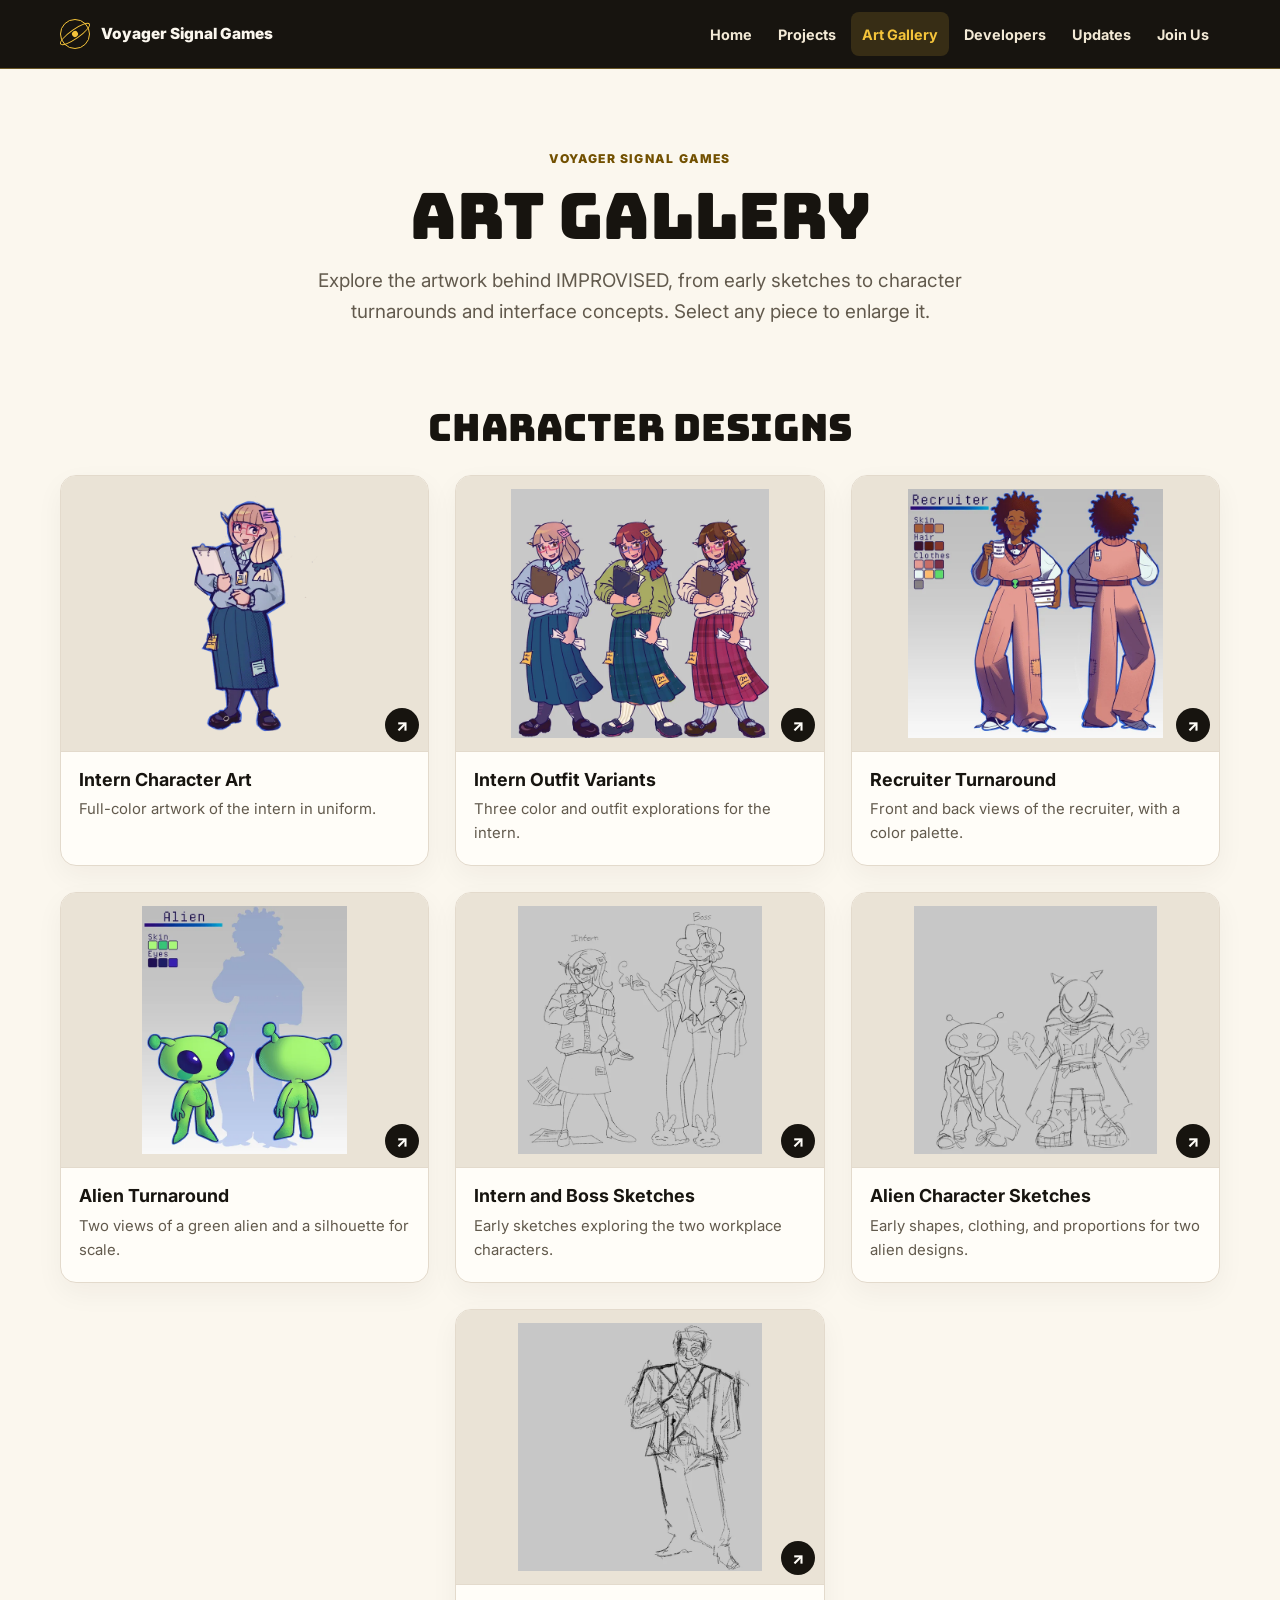
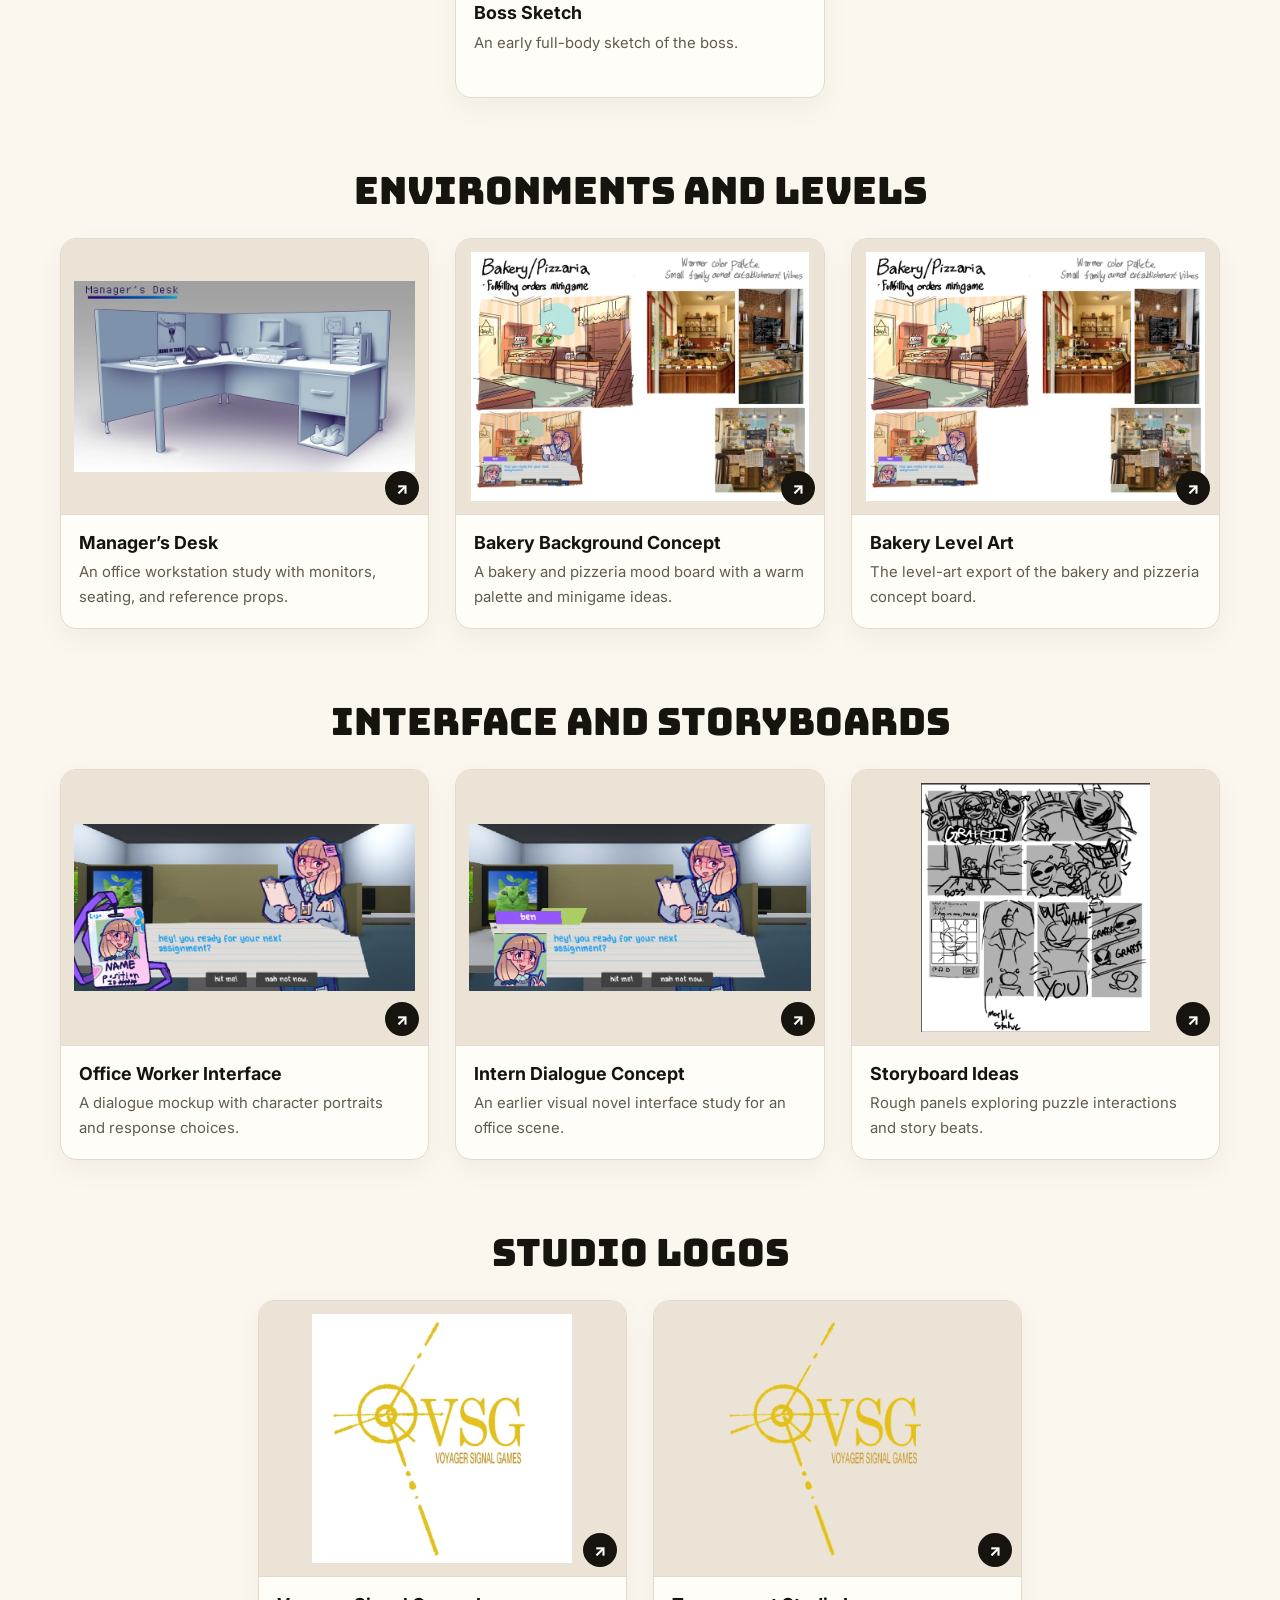
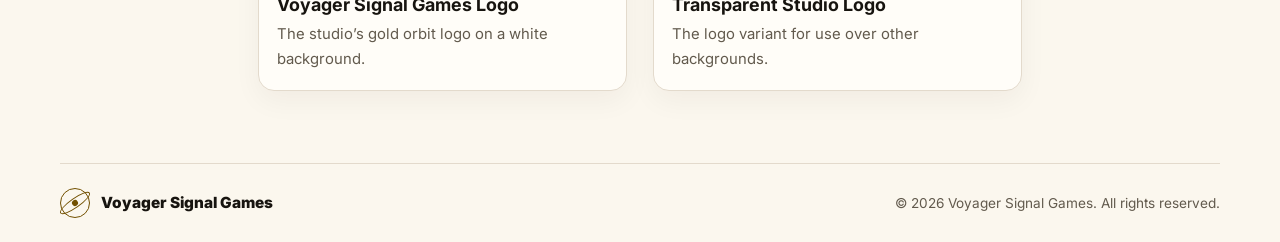
==== art.html @ bf509ad9 "Refine studio layouts and publish the full art gallery" ====
<!doctype html>
<html lang="en">
  <head>
    <meta charset="utf-8">
    <meta name="viewport" content="width=device-width, initial-scale=1">
    <meta name="description" content="Browse IMPROVISED character designs, environments, interface concepts, and studio art from Voyager Signal Games.">
    <title>Art Gallery | Voyager Signal Games</title>
    <link rel="preconnect" href="https://fonts.googleapis.com">
    <link rel="preconnect" href="https://fonts.gstatic.com" crossorigin>
    <link href="https://fonts.googleapis.com/css2?family=Bungee&family=Inter:wght@400;500;600;700;800;900&display=swap" rel="stylesheet">
    <link rel="stylesheet" href="styles.css?v=20261109-studio-art">
  </head>
  <body data-page="art">
    <header class="site-header"></header>
    <main>
      <section class="page-hero">
        <p class="eyebrow">Voyager Signal Games</p>
        <h1>Art Gallery</h1>
        <p class="hero-text">Explore the artwork behind IMPROVISED, from early sketches to character turnarounds and interface concepts. Select any piece to enlarge it.</p>
      </section>
      <div class="gallery-groups" data-repeat="artwork"></div>
    </main>
    <footer class="site-footer"></footer>
    <script src="site-data.js?v=20261109-studio-art"></script>
    <script src="app.js?v=20261109-studio-art"></script>
  </body>
</html>
---- styles.css ----
:root {
  --black: #17140f;
  --cream: #fbf7ee;
  --white: #fffdf8;
  --gold: #f5c43a;
  --gold-dark: #725000;
  --muted: #625a4d;
  --line: #e3dacc;
  --shadow: 0 10px 28px #221a0c0c;
  --radius: 16px;
  --max: 1160px;
  --gutter: clamp(18px, 4vw, 36px);
  --gap: clamp(16px, 2.5vw, 26px);
  --section-gap: clamp(36px, 6vw, 72px);
}

* { box-sizing: border-box; }

body {
  min-height: 100vh;
  display: flex;
  flex-direction: column;
  margin: 0;
  background: var(--cream);
  color: var(--black);
  font-family: Inter, system-ui, sans-serif;
}

img { display: block; max-width: 100%; }
a { color: inherit; }
button { font: inherit; }
:focus-visible { outline: 3px solid #946400; outline-offset: 4px; }
[hidden] { display: none; }

.sr-only {
  position: absolute;
  width: 1px;
  height: 1px;
  overflow: hidden;
  clip-path: inset(50%);
  white-space: nowrap;
}

.header-inner, main, .site-footer {
  width: min(var(--max), calc(100% - 2 * var(--gutter)));
  margin-inline: auto;
}

main {
  flex: 1;
  display: grid;
  grid-template-columns: minmax(0, 1fr);
  align-content: start;
  gap: var(--section-gap);
  padding-block: var(--section-gap);
}

.site-header {
  position: sticky;
  top: 0;
  z-index: 10;
  background: var(--black);
  color: var(--cream);
  border-bottom: 1px solid #e9be4d66;
}

.header-inner {
  min-height: 68px;
  display: flex;
  align-items: center;
  justify-content: space-between;
  gap: 18px;
  padding-block: 8px;
}

.site-header :focus-visible { outline-color: var(--gold); }

.brand {
  display: inline-flex;
  align-items: center;
  gap: 11px;
  font-size: .96rem;
  font-weight: 850;
  line-height: 1.2;
  text-decoration: none;
}

.brand-orbit {
  position: relative;
  flex: 0 0 30px;
  width: 30px;
  height: 30px;
  border: 1px solid currentColor;
  border-radius: 50%;
  color: var(--gold);
}

.brand-orbit::before, .brand-orbit::after {
  position: absolute;
  content: "";
  inset: 9px -4px;
  border: 1px solid currentColor;
  border-radius: 50%;
  transform: rotate(-35deg);
}

.brand-orbit::after {
  inset: 11px;
  border: 0;
  background: currentColor;
}

.site-nav { display: flex; gap: 4px; }

.site-nav a {
  display: flex;
  align-items: center;
  min-height: 44px;
  padding: 8px 11px;
  border-radius: 8px;
  color: #f3ead6;
  font-size: .9rem;
  font-weight: 700;
  text-decoration: none;
  white-space: nowrap;
}

.site-nav a:hover, .site-nav a.active {
  background: #f5c43a24;
  color: var(--gold);
}

.nav-toggle {
  display: none;
  width: 44px;
  height: 44px;
  padding: 0;
  border: 1px solid #f5c43a88;
  border-radius: 8px;
  background: transparent;
  cursor: pointer;
}

.nav-toggle span:not(.sr-only) {
  display: block;
  width: 19px;
  height: 2px;
  margin: 4px auto;
  background: var(--gold);
}

h1, h2, h3, p { margin: 0; }
h1, h2 {
  font-family: Bungee, Inter, sans-serif;
  font-weight: 400;
  line-height: 1.12;
  text-wrap: balance;
  overflow-wrap: anywhere;
}
h1 { font-size: clamp(2.25rem, 5vw, 4rem); }
h2 { font-size: clamp(1.55rem, 3vw, 2.35rem); }
h3 { font-size: 1.12rem; line-height: 1.3; }
p { color: var(--muted); line-height: 1.65; }
.eyebrow {
  color: var(--gold-dark);
  font-size: .76rem;
  font-weight: 850;
  letter-spacing: .1em;
  text-transform: uppercase;
}

.home-hero, .game-hero, .split-section, .feature-callout, .game-details {
  display: grid;
  grid-template-columns: repeat(2, minmax(0, 1fr));
  align-items: center;
  gap: var(--gap);
}

.home-hero, .game-hero, .split-section { gap: clamp(26px, 5vw, 64px); }

.hero-copy, .game-hero-copy, .feature-callout > div:first-child, .split-section > div:first-child {
  display: grid;
  justify-items: start;
  gap: 14px;
}

.hero-text { max-width: 61ch; font-size: clamp(1rem, 1.6vw, 1.18rem); }

.page-hero, .section-heading {
  display: grid;
  justify-items: center;
  gap: 12px;
  text-align: center;
}

.page-hero { padding-block: 8px; }
.section-heading { margin-bottom: var(--gap); }
.section-heading p { max-width: 62ch; }

.button-row { display: flex; flex-wrap: wrap; gap: 10px; margin-top: 8px; }
.button-row.centered { justify-content: center; margin-top: var(--gap); }

.button {
  display: inline-flex;
  min-height: 46px;
  align-items: center;
  justify-content: center;
  padding: 10px 16px;
  border: 1px solid transparent;
  border-radius: 9px;
  background: var(--gold);
  color: var(--black);
  font-size: .9rem;
  font-weight: 800;
  text-align: center;
  text-decoration: none;
  cursor: pointer;
}

.button:hover { background: #fadc7b; }
.button-secondary { border-color: var(--line); background: var(--white); }
.button-secondary:hover { background: #f4e9d2; }

.hero-signal, .character-panel {
  position: relative;
  isolation: isolate;
  display: grid;
  place-items: center;
  min-width: 0;
  aspect-ratio: 1.18;
  overflow: hidden;
  border-radius: var(--radius);
}

.hero-signal {
  background: radial-gradient(circle at center, #423316, #19150f 66%);
  border: 1px solid #3c301b;
}

.hero-signal img { position: absolute; inset: 6% 16%; width: 68%; height: 88%; object-fit: contain; z-index: 1; }
.hero-signal span { position: absolute; width: 67%; aspect-ratio: 1; border: 1px solid #f5c43a44; border-radius: 50%; }
.hero-signal span:nth-child(3) { width: 53%; border-style: dashed; }
.hero-signal span:nth-child(4) { width: 37%; opacity: .6; }

.character-panel {
  border: 1px solid var(--line);
  background: radial-gradient(ellipse at center, #f9e6a7, #f4ebd9 70%);
}

.character-panel img { position: absolute; inset: 5%; width: 90%; height: 90%; object-fit: contain; }

.fact-strip, .value-grid, .developers-section, .updates-list, .join-layout {
  display: grid;
  gap: var(--gap);
}

.fact-strip { grid-template-columns: repeat(4, minmax(0, 1fr)); }
.value-grid, .updates-list, .join-layout { grid-template-columns: repeat(3, minmax(0, 1fr)); }
.developers-section { grid-template-columns: repeat(2, minmax(0, 1fr)); }

.fact, .value-card, .detail-card, .art-card, .update-card, .developer-card, .contact-card, .feature-callout {
  min-width: 0;
  border: 1px solid var(--line);
  border-radius: var(--radius);
  background: var(--white);
  box-shadow: var(--shadow);
}

.fact, .value-card, .detail-card, .update-card, .developer-card, .contact-card {
  padding: clamp(17px, 2.7vw, 28px);
}

.fact { text-align: center; }
.fact span, .update-card > span, .detail-card dt {
  display: block;
  margin-bottom: 7px;
  color: var(--gold-dark);
  font-size: .74rem;
  font-weight: 850;
  letter-spacing: .06em;
  text-transform: uppercase;
}
.fact strong { font-size: 1rem; }
.value-card h3, .update-card h2 { margin-bottom: 10px; }
.prose p + p { margin-top: 12px; }

.feature-callout { padding: clamp(18px, 4vw, 34px); }
.feature-art {
  position: relative;
  aspect-ratio: 1.8;
  overflow: hidden;
  border-radius: 10px;
  background: #201c16;
}
.feature-art img { position: absolute; inset: 0; width: 100%; height: 100%; object-fit: contain; }

.game-details { align-items: stretch; }
.detail-card h2, .contact-card h2, .update-card h2, .developer-card h2 {
  font-family: Inter, system-ui, sans-serif;
  font-weight: 850;
  text-wrap: initial;
  font-size: clamp(1.24rem, 2.3vw, 1.55rem);
}
.detail-card h2 { margin-bottom: 16px; }
.detail-card dl { margin: 0; }
.detail-card dl div {
  display: grid;
  grid-template-columns: minmax(80px, 1fr) minmax(0, 2fr);
  gap: 12px;
  padding: 11px 0;
  border-bottom: 1px solid var(--line);
}
.detail-card dl div:last-child { border-bottom: 0; }
.detail-card dt { margin: 0; align-self: center; }
.detail-card dd { margin: 0; font-weight: 650; }

.pillars { display: grid; grid-template-columns: repeat(2, minmax(0, 1fr)); gap: 12px; }
.pillars article { padding: 14px; border: 1px solid var(--line); border-radius: 9px; background: var(--cream); }
.pillars h3 { margin-bottom: 6px; }

.gallery-groups { display: grid; gap: var(--section-gap); }
.gallery-group > h2 { margin-bottom: var(--gap); text-align: center; }
.art-grid {
  display: flex;
  flex-wrap: wrap;
  justify-content: center;
  align-items: stretch;
  gap: var(--gap);
}
.art-card {
  flex: 0 0 calc((100% - 2 * var(--gap)) / 3);
  overflow: hidden;
}
.artwork-link {
  display: block;
  position: relative;
  aspect-ratio: 4 / 3;
  background: #eae3d6;
  border-bottom: 1px solid var(--line);
}
.artwork-link:focus-visible { outline-offset: -4px; }
.artwork-link:hover { background: #f4e4bd; }
.artwork-link img { position: absolute; inset: 13px; width: calc(100% - 26px); height: calc(100% - 26px); object-fit: contain; }
.art-zoom {
  display: grid;
  position: absolute;
  right: 9px;
  bottom: 9px;
  width: 34px;
  height: 34px;
  place-items: center;
  border-radius: 50%;
  background: var(--black);
  color: var(--white);
  font-weight: 800;
}
.art-card-copy { min-height: 112px; padding: 16px 18px 19px; }
.art-card-copy p { margin-top: 6px; font-size: .93rem; }

.art-viewer {
  width: min(900px, calc(100% - 24px));
  max-height: calc(100% - 24px);
  padding: 0;
  overflow: auto;
  border: 1px solid var(--line);
  border-radius: var(--radius);
  background: var(--white);
  color: var(--black);
}
.art-viewer::backdrop { background: #17140fdd; }
.art-viewer-content { display: grid; gap: 12px; padding: clamp(12px, 3vw, 24px); }
.art-viewer-header, .art-viewer-caption { display: flex; align-items: center; justify-content: space-between; flex-wrap: wrap; gap: 12px; }
.art-viewer h2 { font-family: Inter, system-ui, sans-serif; font-weight: 850; font-size: 1.24rem; }
.art-viewer img { width: 100%; max-height: 68vh; object-fit: contain; background: #eae3d6; border-radius: 8px; }
.art-viewer-caption a { padding-block: 8px; font-weight: 750; text-underline-offset: 3px; }

.developer-card { display: grid; grid-template-columns: 52px minmax(0, 1fr); gap: 14px; align-items: start; }
.developer-avatar {
  display: grid;
  width: 52px;
  height: 52px;
  place-items: center;
  border-radius: 50%;
  background: #f9e6a7;
  font-family: Bungee, Inter, sans-serif;
  font-size: 1.35rem;
}
.developer-card h2 { margin-bottom: 4px; }
.developer-card em { display: block; margin-bottom: 6px; color: var(--muted); font-size: .87rem; font-style: normal; }
.developer-card strong { display: block; overflow-wrap: anywhere; color: var(--gold-dark); font-size: .88rem; }
.developer-card p { margin-block: 9px; }
.team-tags { display: flex; flex-wrap: wrap; gap: 6px; margin-top: 8px; }
.team-tag { padding: 5px 9px; border-radius: 999px; background: #f0e4c2; font-size: .75rem; }
.team-art { background: #dcebf5; }
.team-sound { background: #deecda; }
.team-programming { background: #eae1f6; }

.contact-card { display: flex; flex-direction: column; align-items: flex-start; gap: 11px; }
.contact-card .button-row { margin-top: auto; padding-top: 4px; }
.large-link { display: inline-flex; align-items: center; min-height: 44px; max-width: 100%; overflow-wrap: anywhere; font-weight: 750; text-decoration-color: var(--gold-dark); text-underline-offset: 4px; }

.site-footer {
  display: flex;
  flex-wrap: wrap;
  align-items: center;
  justify-content: space-between;
  gap: 12px;
  padding-block: 24px;
  border-top: 1px solid var(--line);
}

.site-footer .brand-orbit { color: var(--gold-dark); }
.site-footer p { font-size: .85rem; }

@media (max-width: 920px) {
  .nav-toggle { display: block; flex-shrink: 0; }
  .site-nav {
    display: none;
    position: absolute;
    top: calc(100% + 6px);
    right: var(--gutter);
    width: min(290px, calc(100% - 2 * var(--gutter)));
    padding: 8px;
    border: 1px solid #f5c43a80;
    border-radius: 12px;
    background: var(--black);
    box-shadow: var(--shadow);
  }
  .site-nav.is-open { display: grid; }
  .art-card { flex-basis: calc((100% - var(--gap)) / 2); }
}

@media (max-width: 740px) {
  .home-hero, .game-hero, .split-section, .feature-callout, .game-details, .updates-list, .join-layout { grid-template-columns: 1fr; }
  .home-hero, .game-hero { gap: var(--gap); }
  .hero-copy, .game-hero-copy { justify-items: center; text-align: center; }
  .hero-copy .button-row, .game-hero-copy .button-row { justify-content: center; }
  .hero-signal, .character-panel { width: min(100%, 430px); justify-self: center; }
  .fact-strip, .value-grid { grid-template-columns: repeat(2, minmax(0, 1fr)); }
  .developers-section { grid-template-columns: 1fr; }
}

@media (max-width: 520px) {
  .art-card { flex-basis: 100%; }
}

@media (max-width: 360px) {
  .value-grid, .pillars { grid-template-columns: 1fr; }
}
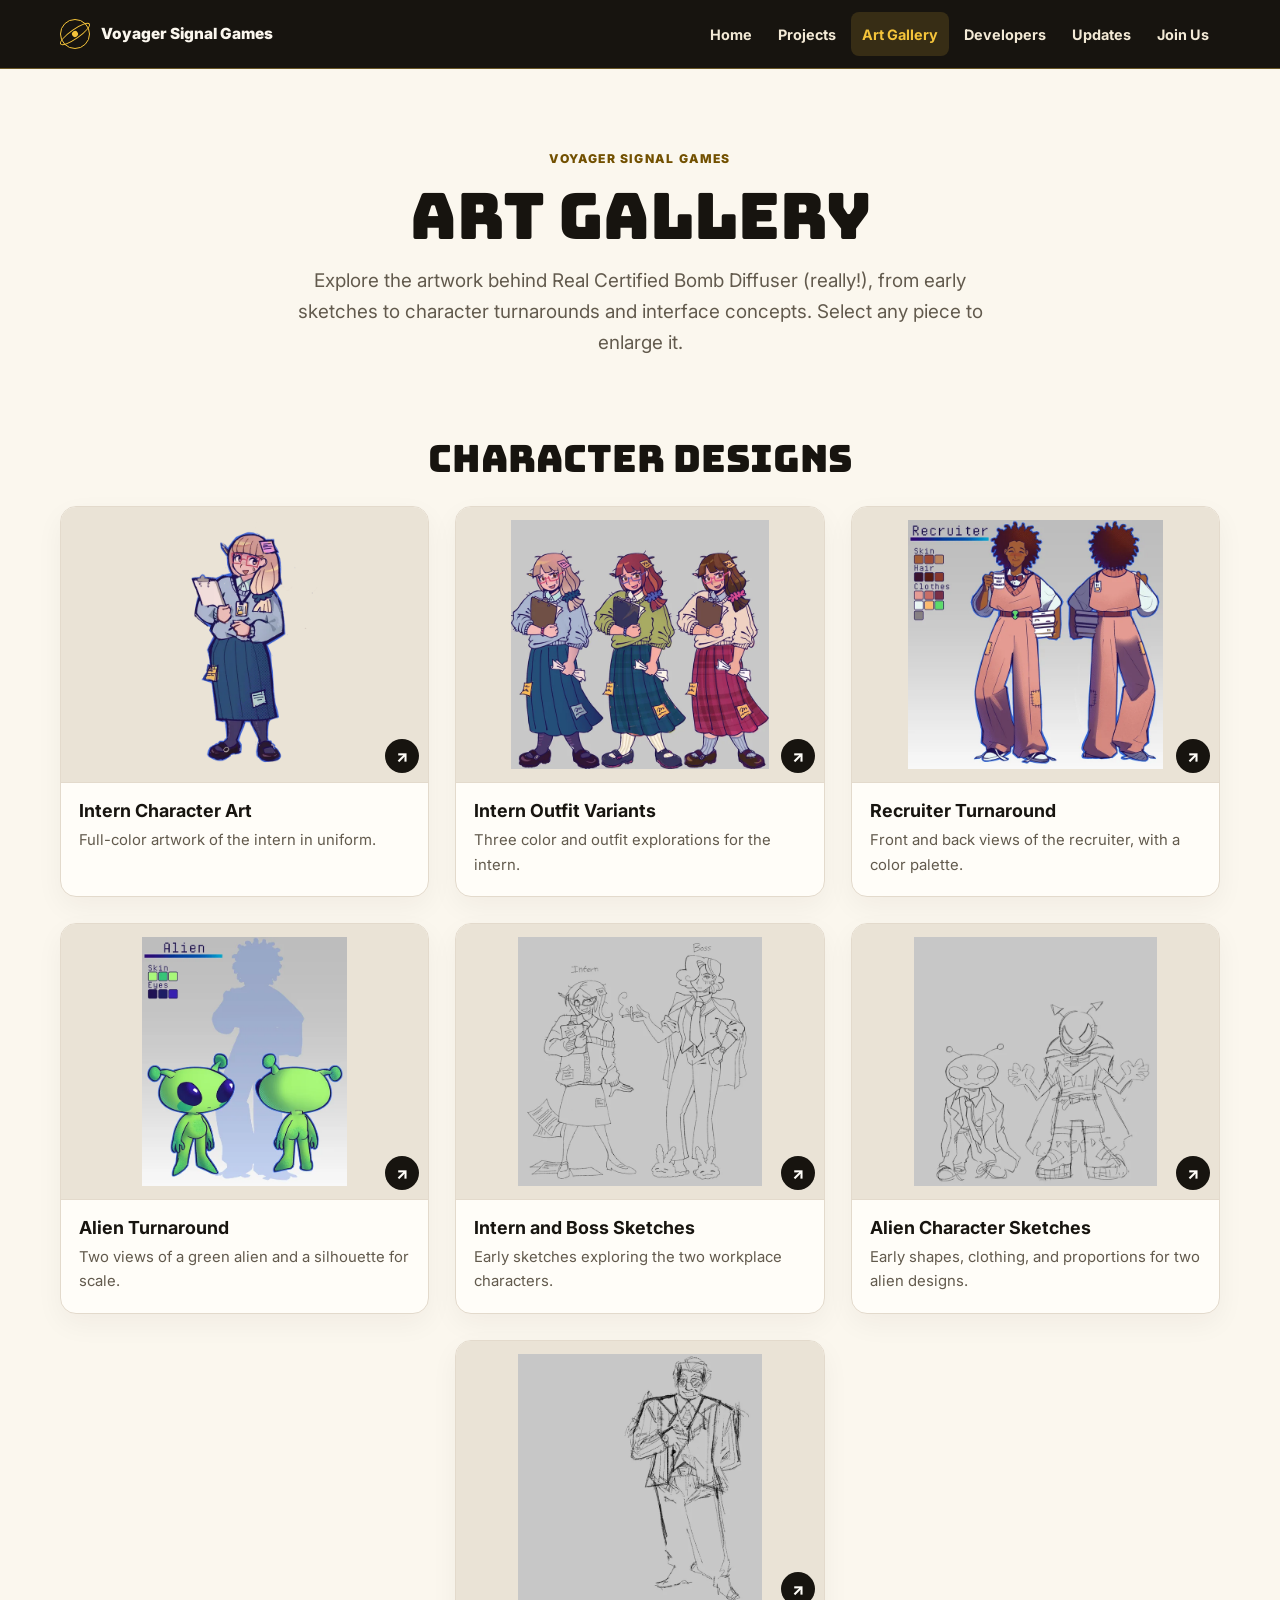
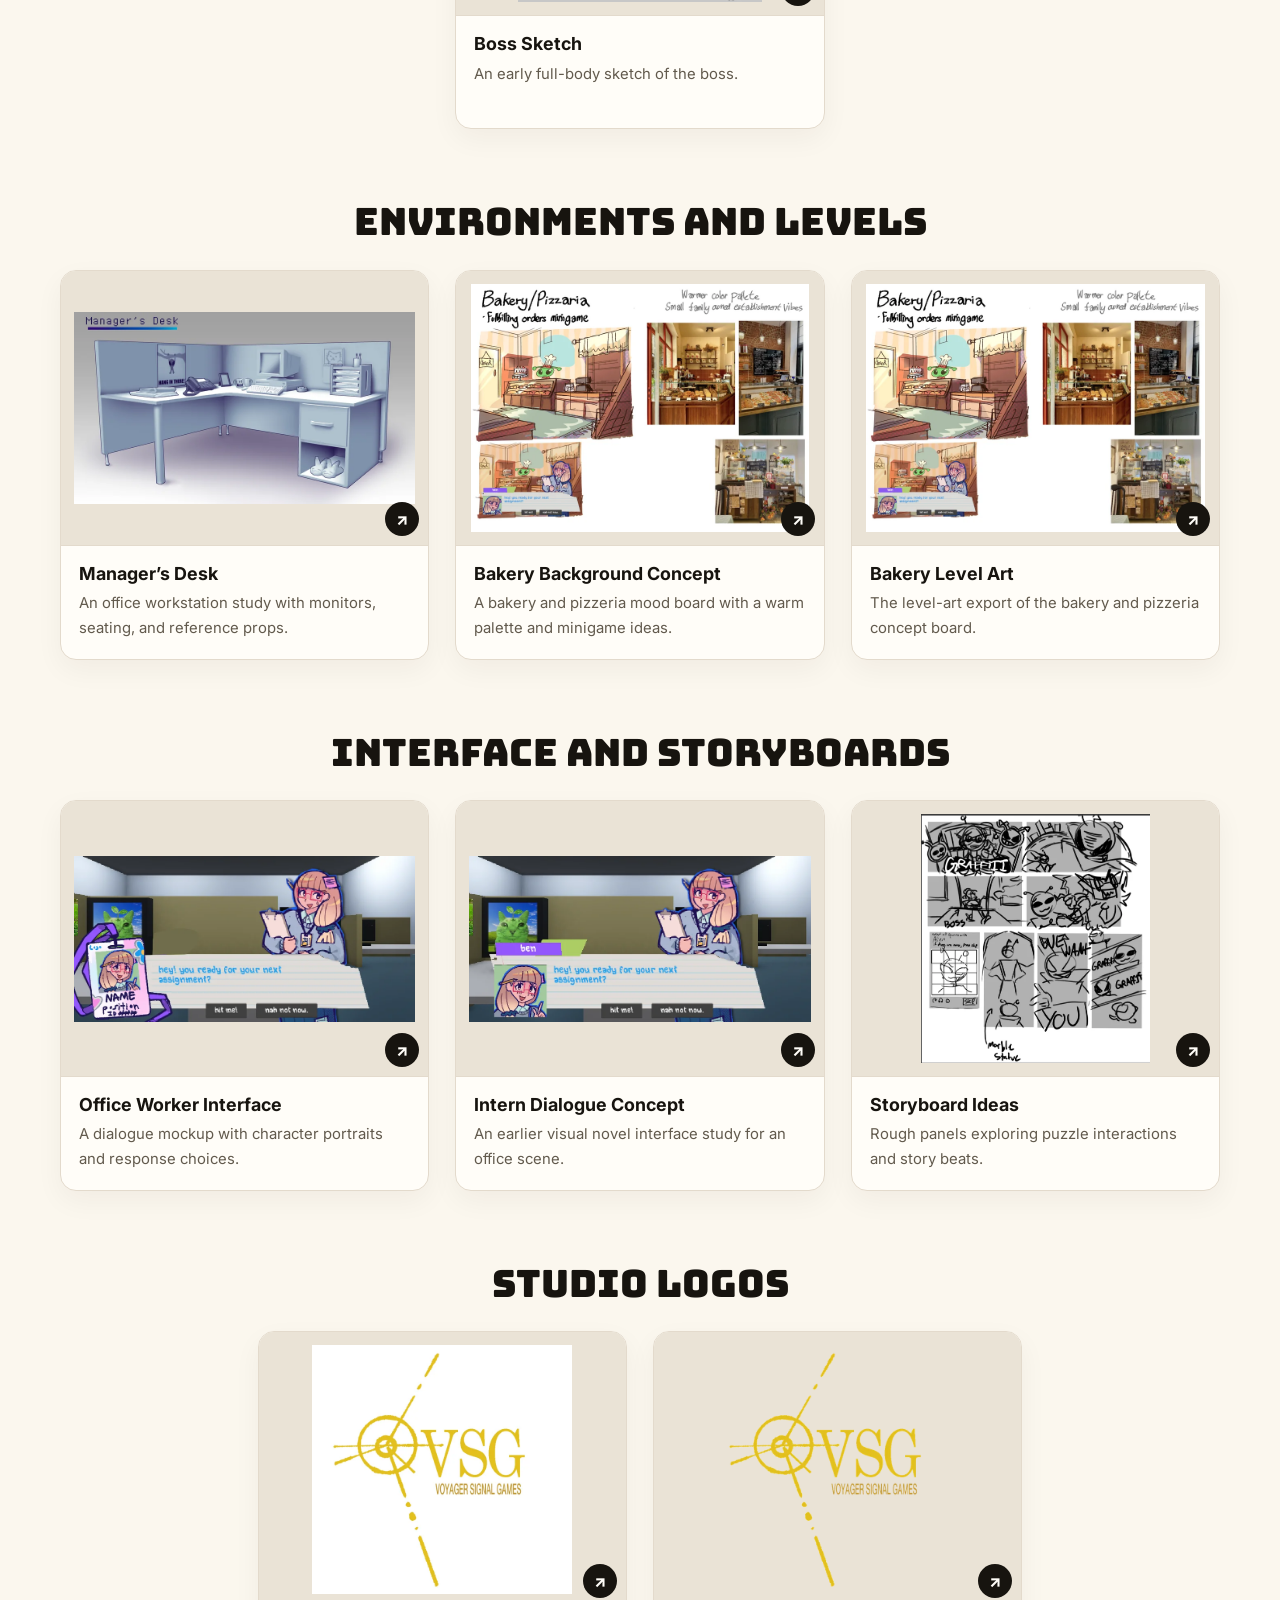
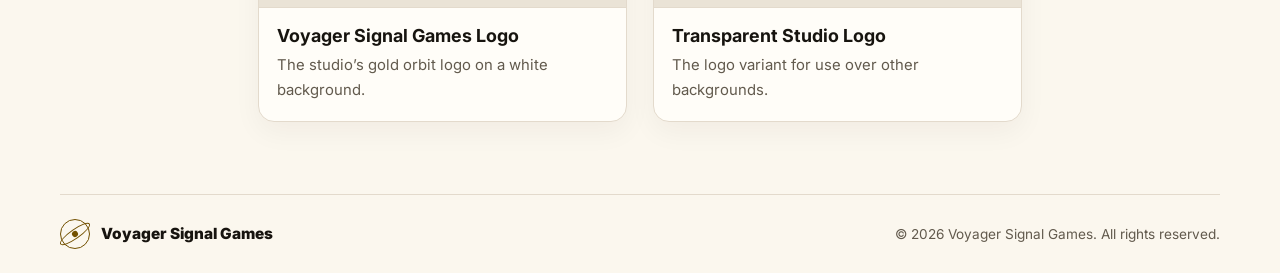
==== commit 22ffd4b4: "Rename the studio game to Real Certified Bomb Diffuser" ====
--- a/art.html
+++ b/art.html
@@ -3,12 +3,12 @@
   <head>
     <meta charset="utf-8">
     <meta name="viewport" content="width=device-width, initial-scale=1">
-    <meta name="description" content="Browse IMPROVISED character designs, environments, interface concepts, and studio art from Voyager Signal Games.">
+    <meta name="description" content="Browse RCBDr character designs, environments, interface concepts, and studio art from Voyager Signal Games.">
     <title>Art Gallery | Voyager Signal Games</title>
     <link rel="preconnect" href="https://fonts.googleapis.com">
     <link rel="preconnect" href="https://fonts.gstatic.com" crossorigin>
     <link href="https://fonts.googleapis.com/css2?family=Bungee&family=Inter:wght@400;500;600;700;800;900&display=swap" rel="stylesheet">
-    <link rel="stylesheet" href="styles.css?v=20261109-studio-art">
+    <link rel="stylesheet" href="styles.css?v=20261109-studio-layout">
   </head>
   <body data-page="art">
     <header class="site-header"></header>
@@ -16,12 +16,12 @@
       <section class="page-hero">
         <p class="eyebrow">Voyager Signal Games</p>
         <h1>Art Gallery</h1>
-        <p class="hero-text">Explore the artwork behind IMPROVISED, from early sketches to character turnarounds and interface concepts. Select any piece to enlarge it.</p>
+        <p class="hero-text">Explore the artwork behind Real Certified Bomb Diffuser (really!), from early sketches to character turnarounds and interface concepts. Select any piece to enlarge it.</p>
       </section>
       <div class="gallery-groups" data-repeat="artwork"></div>
     </main>
     <footer class="site-footer"></footer>
-    <script src="site-data.js?v=20261109-studio-art"></script>
+    <script src="site-data.js?v=20261109-rcbdr"></script>
     <script src="app.js?v=20261109-studio-art"></script>
   </body>
 </html>
--- a/styles.css
+++ b/styles.css
@@ -158,6 +158,9 @@
   overflow-wrap: anywhere;
 }
 h1 { font-size: clamp(2.25rem, 5vw, 4rem); }
+.home-hero h1 { font-size: clamp(2rem, 4.2vw, 3.25rem); }
+.game-hero h1 { font-size: clamp(2rem, 4.2vw, 3.35rem); }
+.game-abbreviation { text-transform: none; }
 h2 { font-size: clamp(1.55rem, 3vw, 2.35rem); }
 h3 { font-size: 1.12rem; line-height: 1.3; }
 p { color: var(--muted); line-height: 1.65; }
